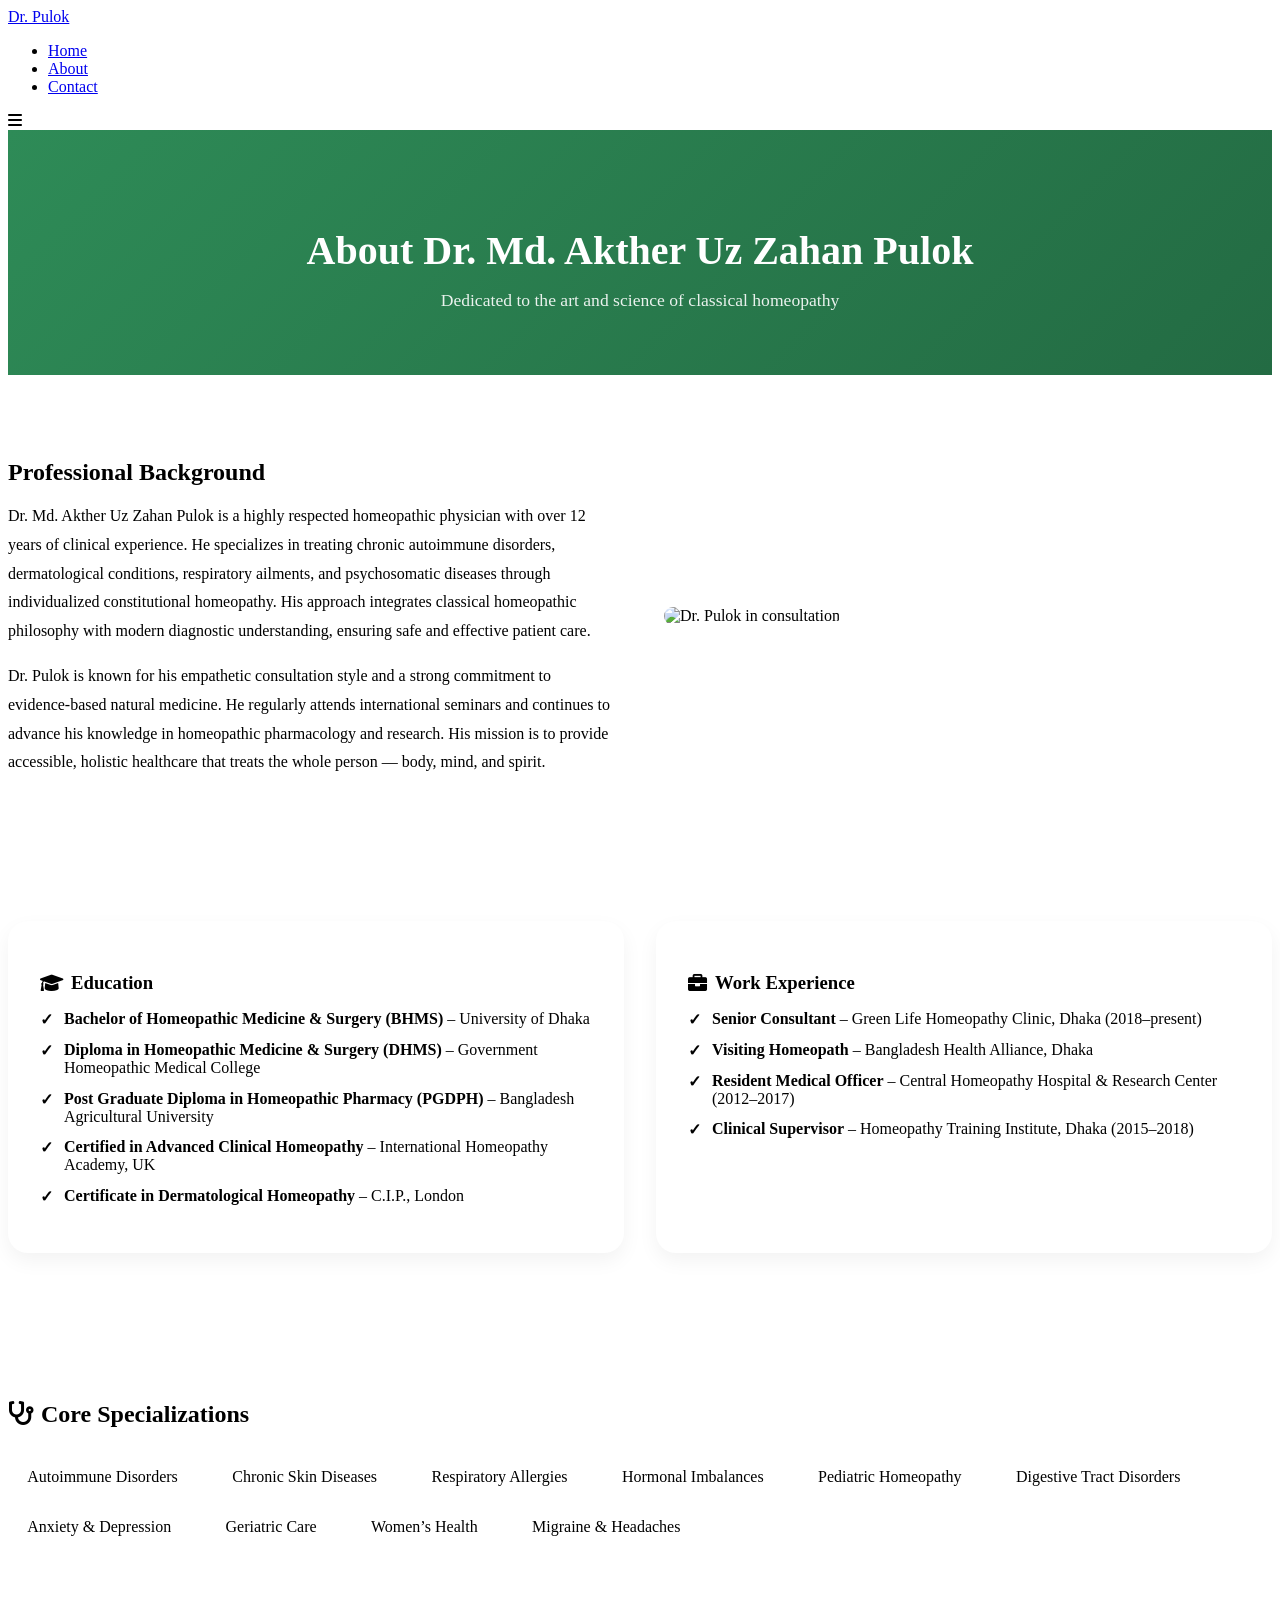
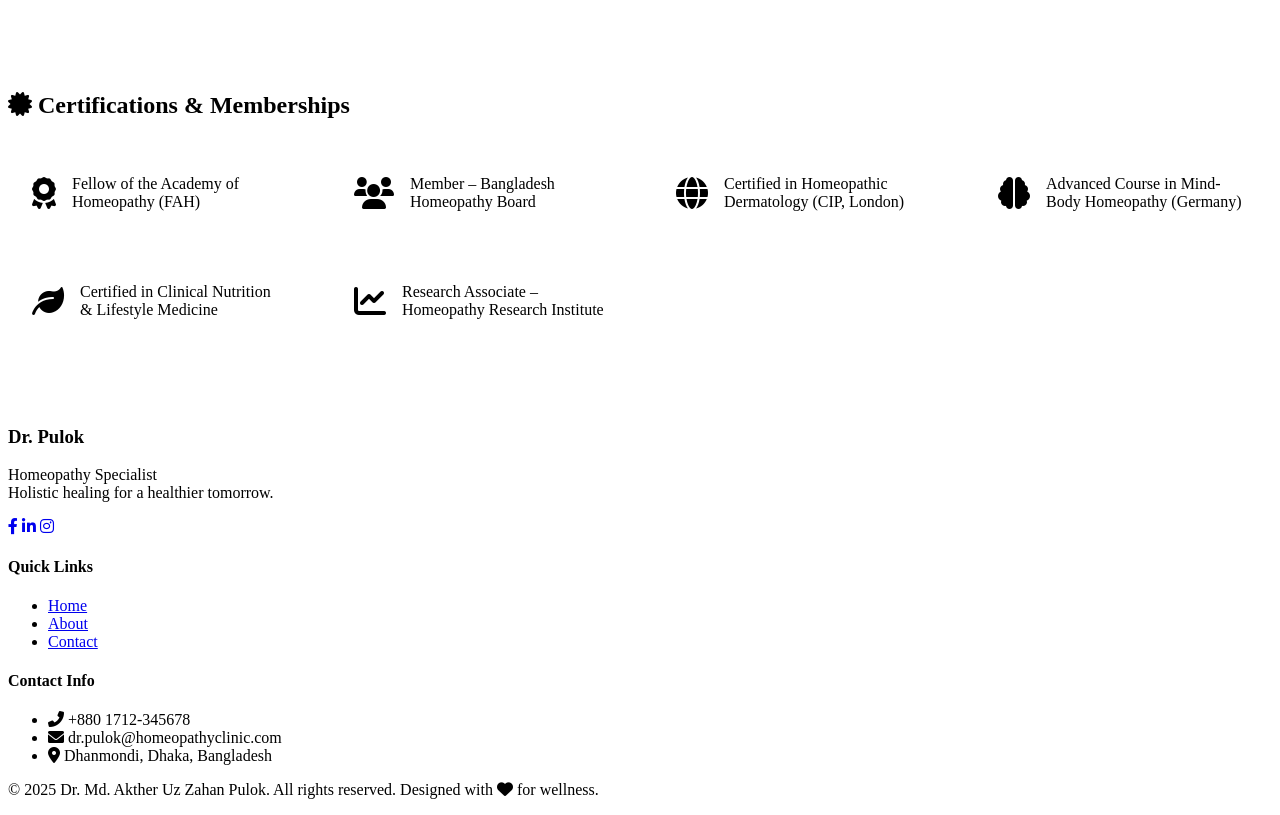
==== about.html @ b190df76 "Add about.html for Dr. Pulok's profile page This file contains the complete HTML structure for the '" ====
<!-- ==================== about.html ==================== -->
<!DOCTYPE html>
<html lang="en">
<head>
    <meta charset="UTF-8">
    <meta name="viewport" content="width=device-width, initial-scale=1.0">
    <meta name="description" content="About Dr. Md. Akther Uz Zahan Pulok - qualifications, experience, and specializations in homeopathy.">
    <title>About Dr. Pulok | Homeopathy Specialist</title>
    <link href="https://fonts.googleapis.com/css2?family=Poppins:wght@300;400;500;600;700;800&display=swap" rel="stylesheet">
    <link rel="stylesheet" href="https://cdnjs.cloudflare.com/ajax/libs/font-awesome/6.0.0-beta3/css/all.min.css">
    <link rel="stylesheet" href="style.css">
    <style>
        .about-hero {
            background: linear-gradient(135deg, #2E8B57 0%, #236B43 100%);
            color: white;
            padding: 4rem 0;
            text-align: center;
        }
        .about-hero h1 { font-size: 2.5rem; margin-bottom: 1rem; }
        .about-hero p { font-size: 1.1rem; opacity: 0.9; max-width: 600px; margin: 0 auto; }
        .bio-section {
            padding: 4rem 0;
        }
        .bio-grid {
            display: grid;
            grid-template-columns: 1fr 1fr;
            gap: 3rem;
            align-items: center;
        }
        .bio-text h2 { color: var(--primary); margin-bottom: 1rem; }
        .bio-text p { margin-bottom: 1rem; line-height: 1.8; color: var(--ink-2); }
        .bio-image img {
            width: 100%;
            border-radius: 24px;
            box-shadow: 0 20px 30px -12px rgba(0,0,0,0.15);
        }
        .qualifications {
            background: var(--gray-light);
            padding: 4rem 0;
        }
        .qual-grid {
            display: grid;
            grid-template-columns: repeat(2, 1fr);
            gap: 2rem;
        }
        .qual-card {
            background: white;
            border-radius: 20px;
            padding: 2rem;
            box-shadow: 0 8px 20px rgba(0,0,0,0.05);
            transition: all 0.3s;
        }
        .qual-card:hover { transform: translateY(-5px); box-shadow: 0 15px 30px rgba(0,0,0,0.1); }
        .qual-card h3 { color: var(--primary); margin-bottom: 1rem; display: flex; align-items: center; gap: 0.5rem; }
        .qual-card ul { list-style: none; padding-left: 0; }
        .qual-card li { margin-bottom: 0.8rem; padding-left: 1.5rem; position: relative; }
        .qual-card li:before { content: "✓"; color: var(--primary); position: absolute; left: 0; font-weight: bold; }
        .specialties {
            padding: 4rem 0;
        }
        .spec-list {
            display: flex;
            flex-wrap: wrap;
            gap: 1rem;
            margin-top: 2rem;
        }
        .spec-tag {
            background: var(--accent);
            color: var(--primary);
            padding: 0.5rem 1.2rem;
            border-radius: 40px;
            font-weight: 500;
            transition: all 0.3s;
        }
        .spec-tag:hover { background: var(--primary); color: white; transform: translateY(-2px); }
        .certifications {
            background: var(--gray-light);
            padding: 4rem 0;
        }
        .cert-grid {
            display: grid;
            grid-template-columns: repeat(auto-fill, minmax(250px, 1fr));
            gap: 1.5rem;
            margin-top: 2rem;
        }
        .cert-item {
            background: white;
            padding: 1.5rem;
            border-radius: 16px;
            display: flex;
            align-items: center;
            gap: 1rem;
            transition: all 0.3s;
        }
        .cert-item i { font-size: 2rem; color: var(--primary); }
        .cert-item p { margin: 0; font-weight: 500; }
        @media (max-width: 768px) {
            .bio-grid, .qual-grid { grid-template-columns: 1fr; }
        }
    </style>
</head>
<body>
    <nav class="navbar sticky-nav">
        <div class="container nav-container">
            <div class="logo"><a href="index.html">Dr. Pulok</a></div>
            <ul class="nav-menu">
                <li><a href="index.html">Home</a></li>
                <li><a href="about.html" class="active">About</a></li>
                <li><a href="contact.html">Contact</a></li>
            </ul>
            <div class="hamburger"><i class="fas fa-bars"></i></div>
        </div>
    </nav>

    <main>
        <section class="about-hero">
            <div class="container">
                <h1>About Dr. Md. Akther Uz Zahan Pulok</h1>
                <p>Dedicated to the art and science of classical homeopathy</p>
            </div>
        </section>

        <section class="bio-section">
            <div class="container bio-grid">
                <div class="bio-text">
                    <h2>Professional Background</h2>
                    <p>Dr. Md. Akther Uz Zahan Pulok is a highly respected homeopathic physician with over 12 years of clinical experience. He specializes in treating chronic autoimmune disorders, dermatological conditions, respiratory ailments, and psychosomatic diseases through individualized constitutional homeopathy. His approach integrates classical homeopathic philosophy with modern diagnostic understanding, ensuring safe and effective patient care.</p>
                    <p>Dr. Pulok is known for his empathetic consultation style and a strong commitment to evidence‑based natural medicine. He regularly attends international seminars and continues to advance his knowledge in homeopathic pharmacology and research. His mission is to provide accessible, holistic healthcare that treats the whole person — body, mind, and spirit.</p>
                </div>
                <div class="bio-image">
                    <img src="assets/images/doctor.jpg" alt="Dr. Pulok in consultation">
                </div>
            </div>
        </section>

        <section class="qualifications">
            <div class="container">
                <div class="qual-grid">
                    <div class="qual-card">
                        <h3><i class="fas fa-graduation-cap"></i> Education</h3>
                        <ul>
                            <li><strong>Bachelor of Homeopathic Medicine & Surgery (BHMS)</strong> – University of Dhaka</li>
                            <li><strong>Diploma in Homeopathic Medicine & Surgery (DHMS)</strong> – Government Homeopathic Medical College</li>
                            <li><strong>Post Graduate Diploma in Homeopathic Pharmacy (PGDPH)</strong> – Bangladesh Agricultural University</li>
                            <li><strong>Certified in Advanced Clinical Homeopathy</strong> – International Homeopathy Academy, UK</li>
                            <li><strong>Certificate in Dermatological Homeopathy</strong> – C.I.P., London</li>
                        </ul>
                    </div>
                    <div class="qual-card">
                        <h3><i class="fas fa-briefcase"></i> Work Experience</h3>
                        <ul>
                            <li><strong>Senior Consultant</strong> – Green Life Homeopathy Clinic, Dhaka (2018–present)</li>
                            <li><strong>Visiting Homeopath</strong> – Bangladesh Health Alliance, Dhaka</li>
                            <li><strong>Resident Medical Officer</strong> – Central Homeopathy Hospital & Research Center (2012–2017)</li>
                            <li><strong>Clinical Supervisor</strong> – Homeopathy Training Institute, Dhaka (2015–2018)</li>
                        </ul>
                    </div>
                </div>
            </div>
        </section>

        <section class="specialties">
            <div class="container">
                <h2><i class="fas fa-stethoscope"></i> Core Specializations</h2>
                <div class="spec-list">
                    <span class="spec-tag">Autoimmune Disorders</span>
                    <span class="spec-tag">Chronic Skin Diseases</span>
                    <span class="spec-tag">Respiratory Allergies</span>
                    <span class="spec-tag">Hormonal Imbalances</span>
                    <span class="spec-tag">Pediatric Homeopathy</span>
                    <span class="spec-tag">Digestive Tract Disorders</span>
                    <span class="spec-tag">Anxiety & Depression</span>
                    <span class="spec-tag">Geriatric Care</span>
                    <span class="spec-tag">Women’s Health</span>
                    <span class="spec-tag">Migraine & Headaches</span>
                </div>
            </div>
        </section>

        <section class="certifications">
            <div class="container">
                <h2><i class="fas fa-certificate"></i> Certifications & Memberships</h2>
                <div class="cert-grid">
                    <div class="cert-item"><i class="fas fa-award"></i><p>Fellow of the Academy of Homeopathy (FAH)</p></div>
                    <div class="cert-item"><i class="fas fa-users"></i><p>Member – Bangladesh Homeopathy Board</p></div>
                    <div class="cert-item"><i class="fas fa-globe"></i><p>Certified in Homeopathic Dermatology (CIP, London)</p></div>
                    <div class="cert-item"><i class="fas fa-brain"></i><p>Advanced Course in Mind-Body Homeopathy (Germany)</p></div>
                    <div class="cert-item"><i class="fas fa-leaf"></i><p>Certified in Clinical Nutrition & Lifestyle Medicine</p></div>
                    <div class="cert-item"><i class="fas fa-chart-line"></i><p>Research Associate – Homeopathy Research Institute</p></div>
                </div>
            </div>
        </section>
    </main>

    <footer>
        <div class="container footer-grid">
            <div class="footer-brand">
                <h3>Dr. Pulok</h3>
                <p>Homeopathy Specialist<br>Holistic healing for a healthier tomorrow.</p>
                <div class="social-links">
                    <a href="#"><i class="fab fa-facebook-f"></i></a>
                    <a href="#"><i class="fab fa-linkedin-in"></i></a>
                    <a href="#"><i class="fab fa-instagram"></i></a>
                </div>
            </div>
            <div class="footer-links">
                <h4>Quick Links</h4>
                <ul>
                    <li><a href="index.html">Home</a></li>
                    <li><a href="about.html">About</a></li>
                    <li><a href="contact.html">Contact</a></li>
                </ul>
            </div>
            <div class="footer-contact">
                <h4>Contact Info</h4>
                <ul>
                    <li><i class="fas fa-phone-alt"></i> +880 1712-345678</li>
                    <li><i class="fas fa-envelope"></i> dr.pulok@homeopathyclinic.com</li>
                    <li><i class="fas fa-map-marker-alt"></i> Dhanmondi, Dhaka, Bangladesh</li>
                </ul>
            </div>
        </div>
        <div class="footer-bottom">
            <p>&copy; 2025 Dr. Md. Akther Uz Zahan Pulok. All rights reserved. Designed with <i class="fas fa-heart"></i> for wellness.</p>
        </div>
    </footer>

    <script src="script.js"></script>
</body>
</html>
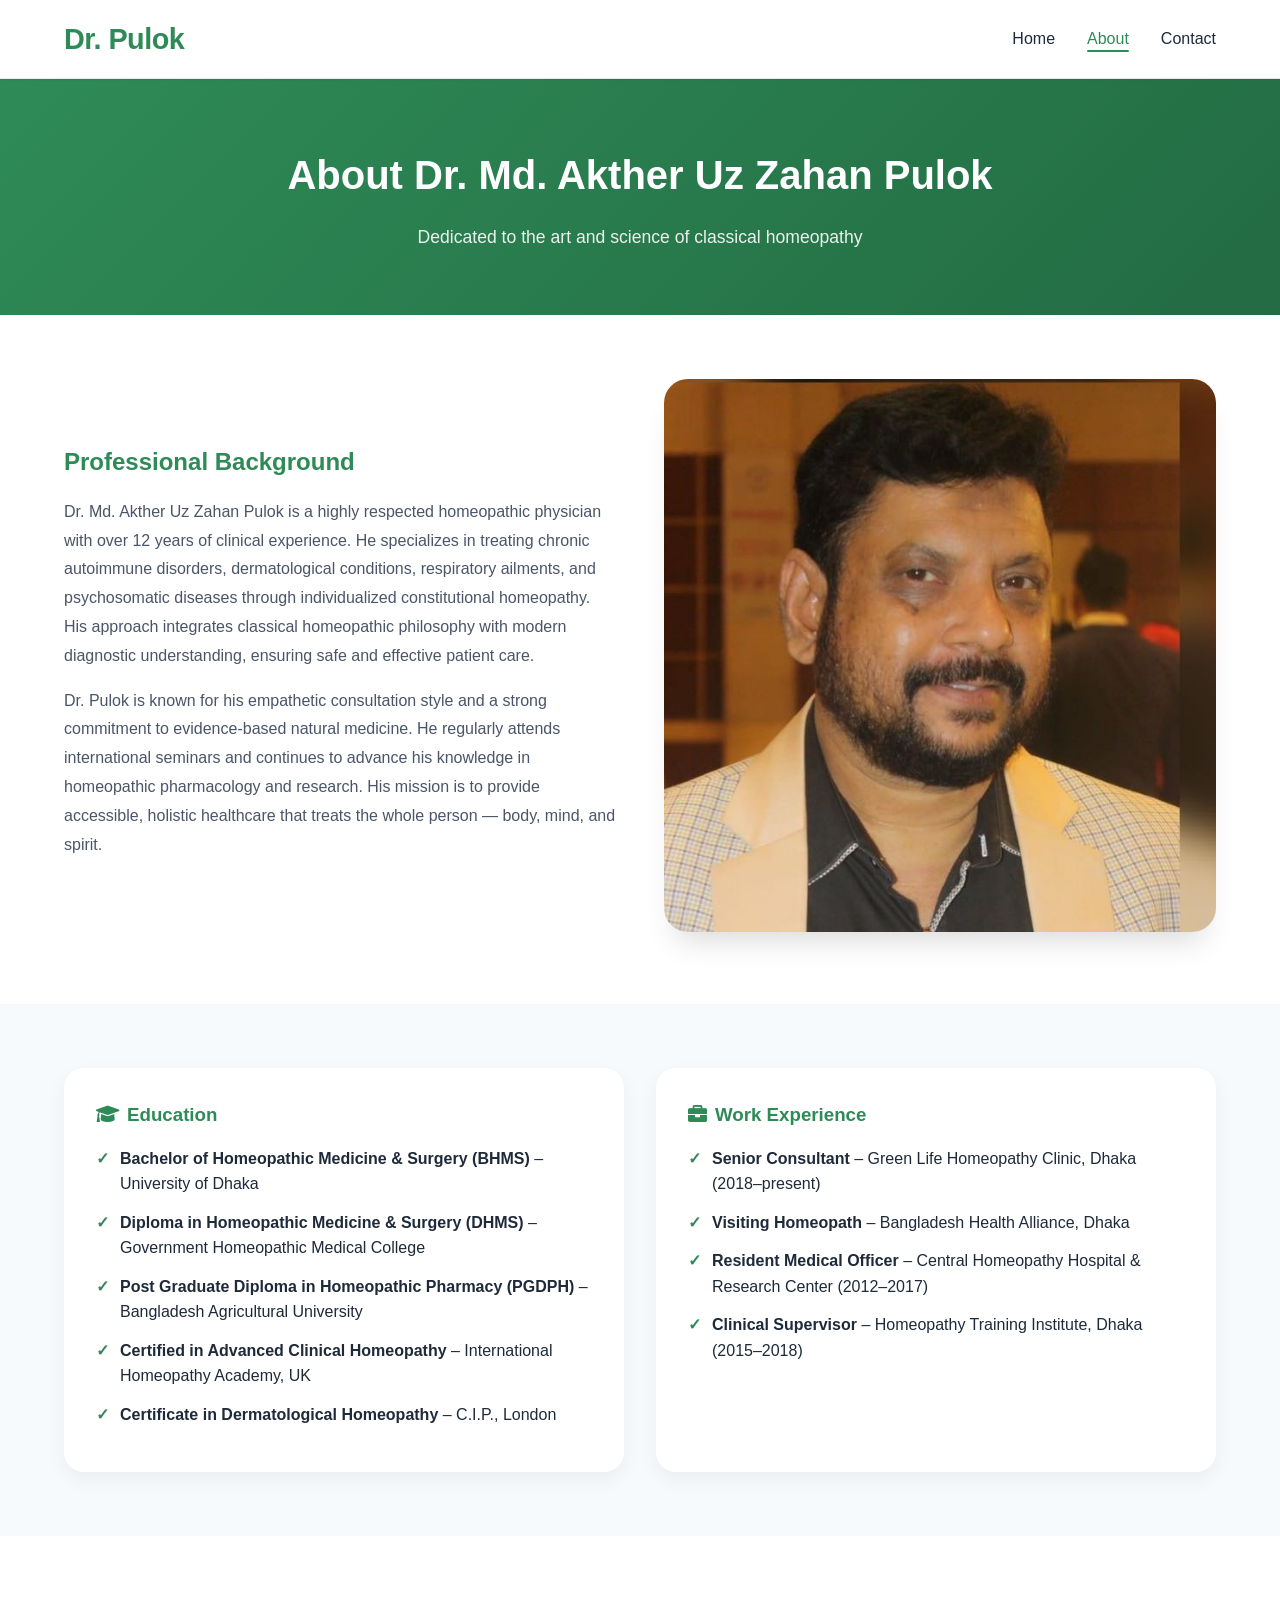
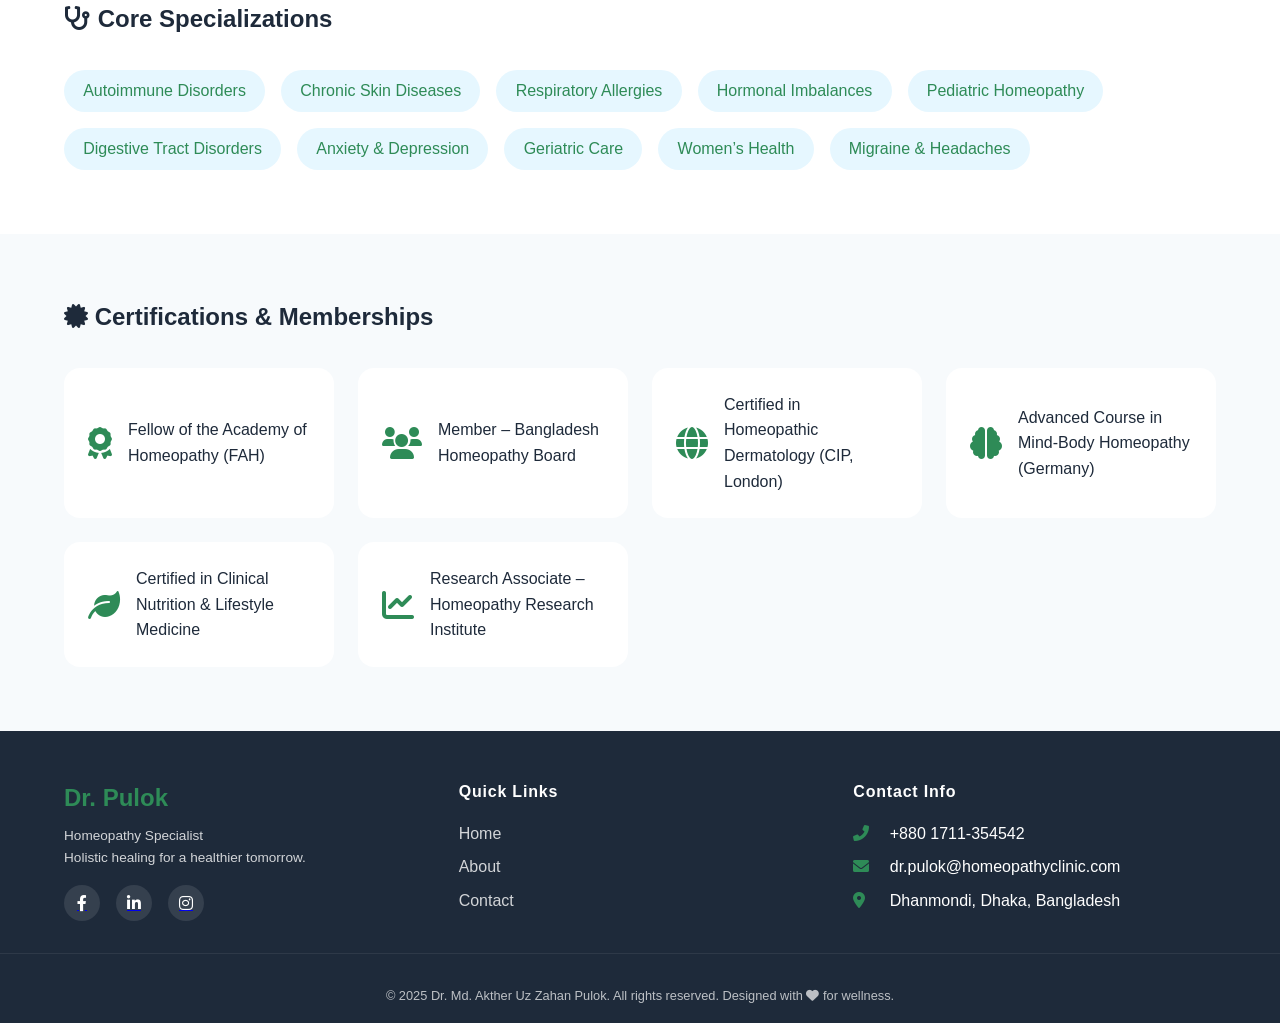
==== commit 7bfcb92b: "Update WhatsApp and contact numbers to +880 1711-354542" ====
--- a/about.html
+++ b/about.html
@@ -214,7 +214,7 @@
             <div class="footer-contact">
                 <h4>Contact Info</h4>
                 <ul>
-                    <li><i class="fas fa-phone-alt"></i> +880 1712-345678</li>
+                    <li><i class="fas fa-phone-alt"></i> +880 1711-354542</li>
                     <li><i class="fas fa-envelope"></i> dr.pulok@homeopathyclinic.com</li>
                     <li><i class="fas fa-map-marker-alt"></i> Dhanmondi, Dhaka, Bangladesh</li>
                 </ul>
--- a/style.css
+++ b/style.css
@@ -0,0 +1,616 @@
+/* ==================== style.css ==================== */
+:root {
+    --primary: #2E8B57;
+    --primary-dark: #236B43;
+    --primary-light: #3CA06F;
+    --secondary: #FFFFFF;
+    --accent: #E6F7FF;
+    --dark: #1E2A3A;
+    --ink: #1E2A3A;
+    --ink-2: #4A5568;
+    --ink-3: #718096;
+    --gray-light: #F7FAFC;
+    --gray: #CBD5E0;
+    --border: #E2E8F0;
+    --shadow-sm: 0 1px 2px 0 rgba(0,0,0,0.05);
+    --shadow-md: 0 4px 6px -1px rgba(0,0,0,0.1), 0 2px 4px -1px rgba(0,0,0,0.06);
+    --shadow-lg: 0 10px 15px -3px rgba(0,0,0,0.1), 0 4px 6px -2px rgba(0,0,0,0.05);
+    --radius: 12px;
+    --radius-sm: 8px;
+    --transition: all 0.3s cubic-bezier(0.2, 0.9, 0.4, 1.1);
+}
+
+* {
+    margin: 0;
+    padding: 0;
+    box-sizing: border-box;
+}
+
+body {
+    font-family: 'Poppins', sans-serif;
+    color: var(--dark);
+    background: var(--secondary);
+    line-height: 1.6;
+    overflow-x: hidden;
+}
+
+.container {
+    width: 90%;
+    max-width: 1200px;
+    margin: 0 auto;
+}
+
+/* Animations */
+@keyframes fadeUp {
+    from { opacity: 0; transform: translateY(20px); }
+    to { opacity: 1; transform: translateY(0); }
+}
+
+@keyframes slideIn {
+    from { opacity: 0; transform: translateX(-20px); }
+    to { opacity: 1; transform: translateX(0); }
+}
+
+@keyframes pulse {
+    0% { transform: scale(1); opacity: 1; }
+    50% { transform: scale(1.05); opacity: 0.8; }
+    100% { transform: scale(1); opacity: 1; }
+}
+
+/* Navbar */
+.navbar {
+    background: rgba(255,255,255,0.98);
+    backdrop-filter: blur(8px);
+    box-shadow: var(--shadow-sm);
+    position: sticky;
+    top: 0;
+    z-index: 1000;
+    padding: 1rem 0;
+    border-bottom: 1px solid var(--border);
+}
+
+.nav-container {
+    display: flex;
+    justify-content: space-between;
+    align-items: center;
+}
+
+.logo a {
+    font-size: 1.8rem;
+    font-weight: 800;
+    color: var(--primary);
+    text-decoration: none;
+    letter-spacing: -0.5px;
+}
+
+.nav-menu {
+    display: flex;
+    gap: 2rem;
+    list-style: none;
+}
+
+.nav-menu a {
+    text-decoration: none;
+    font-weight: 500;
+    color: var(--dark);
+    transition: var(--transition);
+    position: relative;
+}
+
+.nav-menu a:hover, .nav-menu a.active {
+    color: var(--primary);
+}
+
+.nav-menu a.active::after {
+    content: '';
+    position: absolute;
+    bottom: -5px;
+    left: 0;
+    width: 100%;
+    height: 2px;
+    background: var(--primary);
+    border-radius: 2px;
+}
+
+.hamburger {
+    display: none;
+    font-size: 1.5rem;
+    cursor: pointer;
+}
+
+/* Buttons */
+.btn {
+    display: inline-flex;
+    align-items: center;
+    gap: 0.5rem;
+    padding: 0.8rem 1.8rem;
+    border-radius: 40px;
+    font-weight: 600;
+    text-decoration: none;
+    transition: var(--transition);
+}
+
+.btn-primary {
+    background: var(--primary);
+    color: white;
+    border: 2px solid var(--primary);
+}
+
+.btn-primary:hover {
+    background: var(--primary-dark);
+    transform: translateY(-3px);
+    box-shadow: 0 8px 20px rgba(46,139,87,0.3);
+}
+
+.btn-outline {
+    border: 2px solid var(--primary);
+    color: var(--primary);
+    background: transparent;
+}
+
+.btn-outline:hover {
+    background: var(--primary);
+    color: white;
+    transform: translateY(-3px);
+}
+
+/* Hero Section */
+.hero {
+    padding: 4rem 0;
+    background: linear-gradient(135deg, #F9F8F6 0%, white 100%);
+    position: relative;
+    overflow: hidden;
+}
+
+.hero-grid {
+    display: flex;
+    align-items: center;
+    gap: 3rem;
+    flex-wrap: wrap;
+}
+
+.hero-content {
+    flex: 1;
+    animation: fadeUp 0.8s ease;
+}
+
+.hero-badge {
+    display: inline-flex;
+    align-items: center;
+    gap: 0.5rem;
+    background: var(--accent);
+    color: var(--primary);
+    padding: 0.4rem 1rem;
+    border-radius: 40px;
+    font-size: 0.8rem;
+    font-weight: 600;
+    margin-bottom: 1rem;
+}
+
+.hero-content h1 {
+    font-size: 2.8rem;
+    line-height: 1.2;
+    color: var(--dark);
+    margin-bottom: 0.5rem;
+}
+
+.tagline {
+    font-size: 1.2rem;
+    font-weight: 500;
+    color: var(--primary);
+    margin-bottom: 1rem;
+}
+
+.hero-desc {
+    font-size: 1rem;
+    color: var(--ink-2);
+    margin-bottom: 1.8rem;
+    line-height: 1.7;
+}
+
+.hero-buttons {
+    display: flex;
+    gap: 1rem;
+    flex-wrap: wrap;
+}
+
+.hero-stats {
+    display: flex;
+    gap: 2rem;
+    margin-top: 2rem;
+    padding-top: 1rem;
+    border-top: 1px solid var(--border);
+}
+
+.stat {
+    text-align: left;
+}
+
+.stat-number {
+    font-size: 1.8rem;
+    font-weight: 800;
+    color: var(--primary);
+    display: block;
+    line-height: 1;
+}
+
+.stat-label {
+    font-size: 0.8rem;
+    color: var(--ink-3);
+    text-transform: uppercase;
+    letter-spacing: 0.05em;
+}
+
+.hero-image {
+    flex: 1;
+    text-align: center;
+}
+
+.image-wrapper {
+    position: relative;
+    display: inline-block;
+}
+
+.hero-image img {
+    max-width: 100%;
+    width: 320px;
+    border-radius: 30px;
+    box-shadow: var(--shadow-lg);
+    transition: var(--transition);
+}
+
+.image-wrapper:hover img {
+    transform: scale(1.02);
+}
+
+.floating-badge {
+    position: absolute;
+    bottom: -15px;
+    right: -15px;
+    background: white;
+    padding: 0.5rem 1rem;
+    border-radius: 40px;
+    font-size: 0.8rem;
+    font-weight: 600;
+    color: var(--primary);
+    box-shadow: var(--shadow-md);
+    display: flex;
+    align-items: center;
+    gap: 0.3rem;
+    animation: pulse 2s infinite;
+}
+
+/* Quick Info Cards */
+.quick-info {
+    padding: 3rem 0;
+    background: white;
+}
+
+.cards-grid {
+    display: flex;
+    gap: 2rem;
+    flex-wrap: wrap;
+    justify-content: center;
+}
+
+.info-card {
+    background: var(--gray-light);
+    padding: 2rem;
+    border-radius: 20px;
+    text-align: center;
+    flex: 1;
+    min-width: 200px;
+    transition: var(--transition);
+    border: 1px solid var(--border);
+}
+
+.info-card:hover {
+    transform: translateY(-8px);
+    box-shadow: var(--shadow-lg);
+    border-color: var(--primary-light);
+}
+
+.card-icon i {
+    font-size: 2.5rem;
+    color: var(--primary);
+    margin-bottom: 1rem;
+}
+
+.info-card h3 {
+    margin-bottom: 0.5rem;
+    font-size: 1.2rem;
+}
+
+.info-card p {
+    color: var(--ink-2);
+    font-size: 0.9rem;
+}
+
+/* Services Section */
+.services {
+    padding: 4rem 0;
+    background: var(--gray-light);
+}
+
+.section-header {
+    text-align: center;
+    margin-bottom: 3rem;
+}
+
+.section-eyebrow {
+    display: inline-flex;
+    align-items: center;
+    gap: 0.5rem;
+    font-size: 0.8rem;
+    font-weight: 600;
+    text-transform: uppercase;
+    letter-spacing: 0.1em;
+    color: var(--primary);
+    margin-bottom: 0.5rem;
+}
+
+.section-header h2 {
+    font-size: 2rem;
+    margin-bottom: 0.5rem;
+    color: var(--dark);
+}
+
+.section-header p {
+    color: var(--ink-2);
+    max-width: 600px;
+    margin: 0 auto;
+}
+
+.services-grid {
+    display: grid;
+    grid-template-columns: repeat(auto-fit, minmax(280px, 1fr));
+    gap: 2rem;
+}
+
+.service-card {
+    background: white;
+    padding: 2rem;
+    border-radius: 20px;
+    text-align: center;
+    transition: var(--transition);
+    border: 1px solid var(--border);
+}
+
+.service-card:hover {
+    transform: translateY(-8px);
+    box-shadow: var(--shadow-lg);
+    border-color: var(--primary-light);
+}
+
+.service-card i {
+    font-size: 2.5rem;
+    color: var(--primary);
+    margin-bottom: 1rem;
+}
+
+.service-card h3 {
+    margin-bottom: 0.5rem;
+}
+
+.service-card p {
+    color: var(--ink-2);
+    margin-bottom: 1rem;
+}
+
+.service-tag {
+    display: inline-block;
+    background: var(--accent);
+    color: var(--primary);
+    font-size: 0.7rem;
+    font-weight: 600;
+    padding: 0.2rem 0.8rem;
+    border-radius: 20px;
+}
+
+/* Testimonials */
+.testimonials {
+    padding: 4rem 0;
+    background: white;
+}
+
+.testimonials-grid {
+    display: grid;
+    grid-template-columns: repeat(auto-fit, minmax(300px, 1fr));
+    gap: 2rem;
+    margin-top: 2rem;
+}
+
+.testimonial-card {
+    background: var(--gray-light);
+    padding: 2rem;
+    border-radius: 24px;
+    position: relative;
+    transition: var(--transition);
+    border: 1px solid var(--border);
+}
+
+.testimonial-card:hover {
+    transform: translateY(-5px);
+    box-shadow: var(--shadow-lg);
+}
+
+.quote-icon {
+    position: absolute;
+    top: 20px;
+    right: 20px;
+    font-size: 2rem;
+    color: var(--primary-light);
+    opacity: 0.3;
+}
+
+.testimonial-text {
+    font-style: italic;
+    margin-bottom: 1.5rem;
+    color: var(--ink-2);
+}
+
+.testimonial-author {
+    display: flex;
+    align-items: center;
+    gap: 1rem;
+}
+
+.author-avatar {
+    width: 48px;
+    height: 48px;
+    background: var(--primary);
+    border-radius: 50%;
+    display: flex;
+    align-items: center;
+    justify-content: center;
+    color: white;
+    font-weight: 700;
+    font-size: 1.2rem;
+}
+
+.author-info h4 {
+    margin-bottom: 0.2rem;
+}
+
+.author-info p {
+    font-size: 0.8rem;
+    color: var(--ink-3);
+}
+
+/* Footer */
+footer {
+    background: var(--dark);
+    color: white;
+    padding: 3rem 0 1rem;
+}
+
+.footer-grid {
+    display: grid;
+    grid-template-columns: repeat(auto-fit, minmax(200px, 1fr));
+    gap: 2rem;
+    margin-bottom: 2rem;
+}
+
+.footer-brand h3 {
+    font-size: 1.5rem;
+    margin-bottom: 0.5rem;
+    color: var(--primary);
+}
+
+.footer-brand p {
+    font-size: 0.85rem;
+    opacity: 0.8;
+    margin-bottom: 1rem;
+}
+
+.social-links {
+    display: flex;
+    gap: 1rem;
+}
+
+.social-links a {
+    display: inline-flex;
+    align-items: center;
+    justify-content: center;
+    width: 36px;
+    height: 36px;
+    background: rgba(255,255,255,0.1);
+    border-radius: 50%;
+    transition: var(--transition);
+}
+
+.social-links a:hover {
+    background: var(--primary);
+    transform: translateY(-3px);
+}
+
+.social-links i {
+    color: white;
+    font-size: 1rem;
+}
+
+.footer-links h4, .footer-contact h4 {
+    margin-bottom: 1rem;
+    font-size: 1rem;
+    letter-spacing: 0.05em;
+}
+
+.footer-links ul, .footer-contact ul {
+    list-style: none;
+    padding: 0;
+}
+
+.footer-links li, .footer-contact li {
+    margin-bottom: 0.5rem;
+}
+
+.footer-links a {
+    color: rgba(255,255,255,0.8);
+    text-decoration: none;
+    transition: var(--transition);
+}
+
+.footer-links a:hover {
+    color: var(--primary);
+    padding-left: 5px;
+}
+
+.footer-contact li i {
+    width: 24px;
+    margin-right: 8px;
+    color: var(--primary);
+}
+
+.footer-bottom {
+    text-align: center;
+    padding-top: 2rem;
+    border-top: 1px solid rgba(255,255,255,0.1);
+    font-size: 0.8rem;
+    opacity: 0.7;
+}
+
+/* Responsive */
+@media (max-width: 768px) {
+    .nav-menu {
+        position: fixed;
+        left: -100%;
+        top: 70px;
+        flex-direction: column;
+        background: white;
+        width: 100%;
+        text-align: center;
+        transition: 0.3s;
+        box-shadow: 0 10px 20px rgba(0,0,0,0.1);
+        padding: 2rem 0;
+        gap: 1.5rem;
+    }
+    .nav-menu.active {
+        left: 0;
+    }
+    .hamburger {
+        display: block;
+    }
+    .hero-grid {
+        flex-direction: column-reverse;
+        text-align: center;
+    }
+    .hero-buttons {
+        justify-content: center;
+    }
+    .hero-stats {
+        justify-content: center;
+    }
+    .cards-grid, .services-grid, .testimonials-grid {
+        grid-template-columns: 1fr;
+    }
+    .hero-content h1 {
+        font-size: 2rem;
+    }
+    .footer-grid {
+        grid-template-columns: 1fr;
+        text-align: center;
+    }
+    .social-links {
+        justify-content: center;
+    }
+}
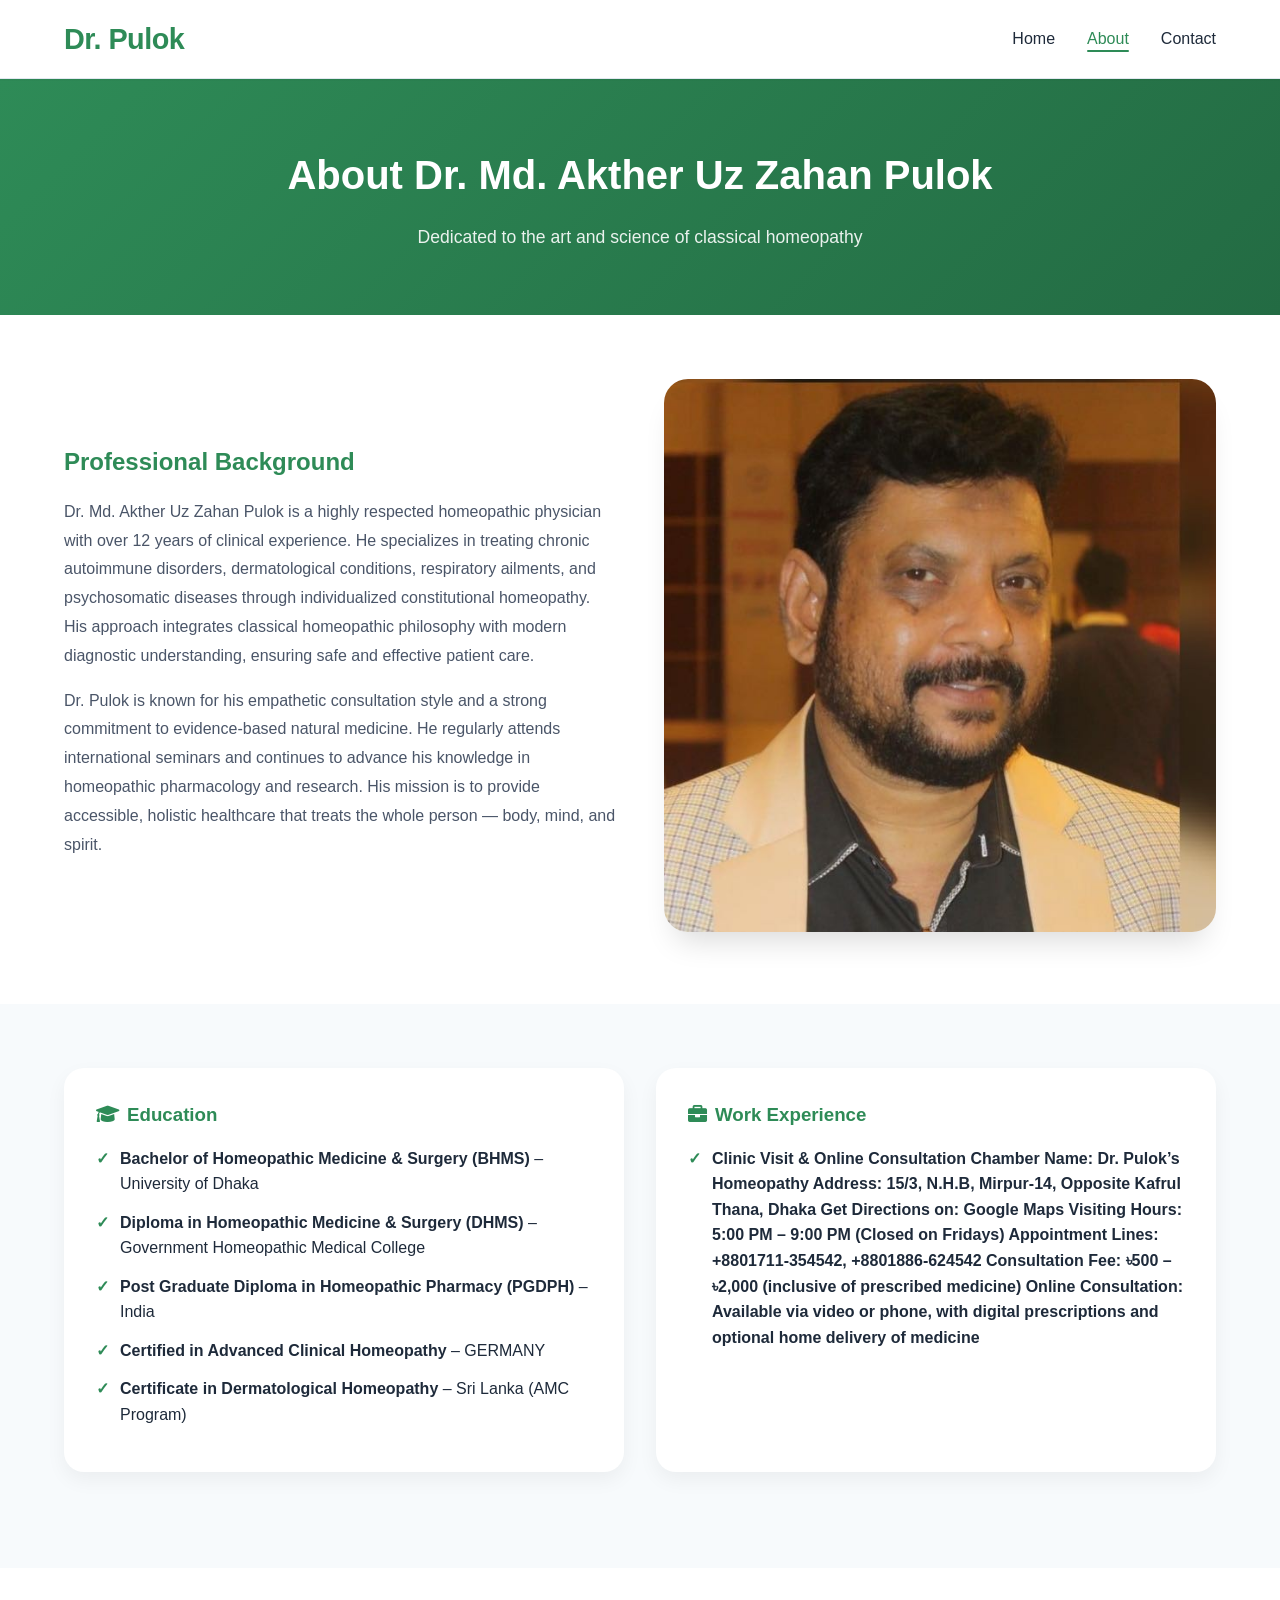
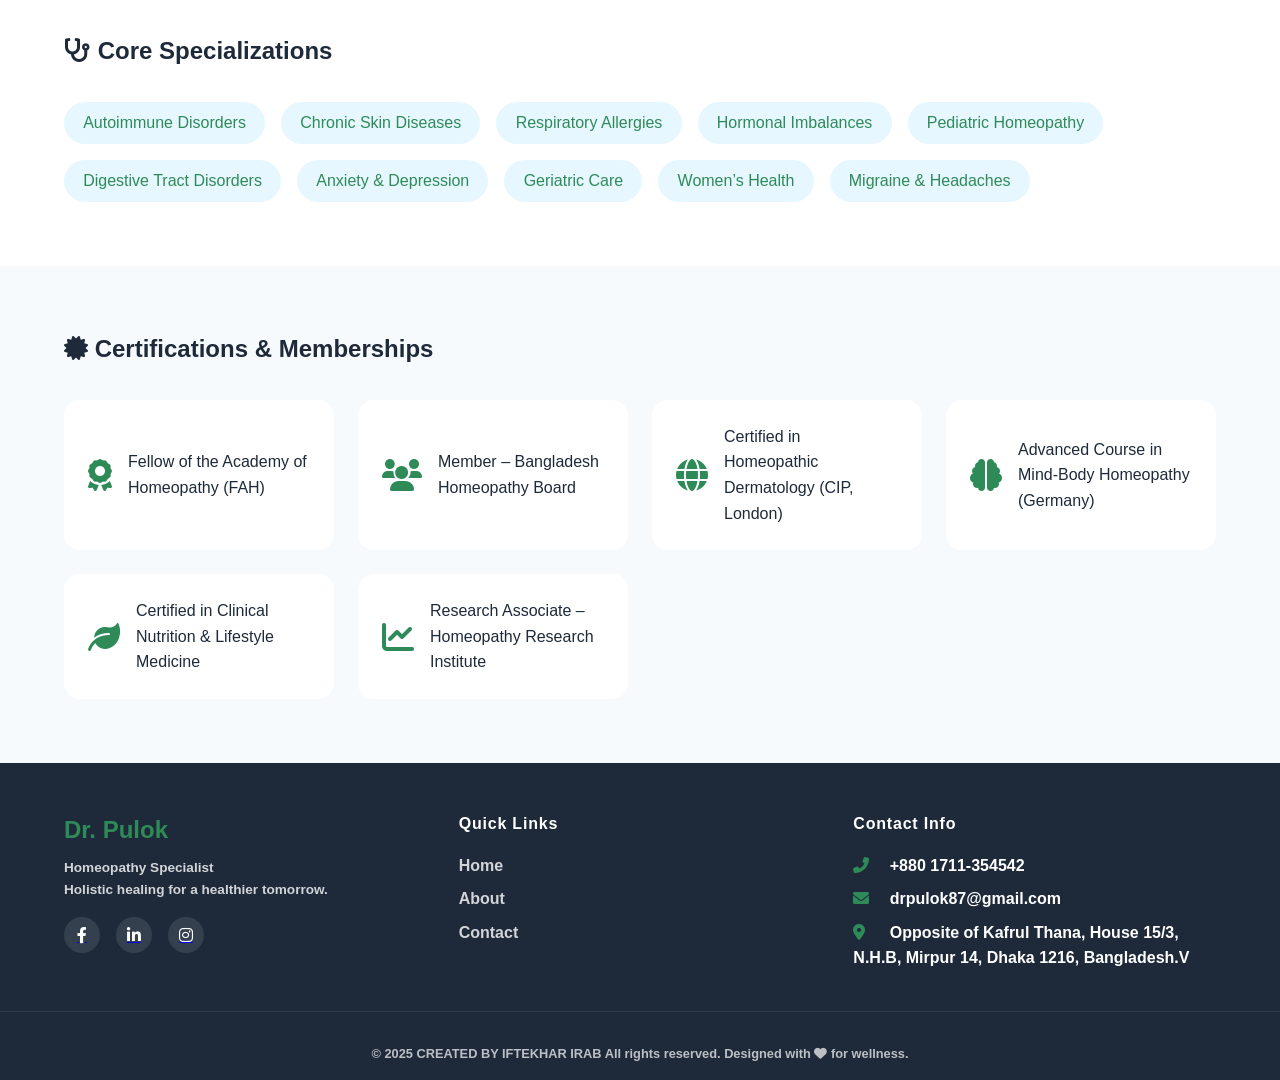
==== commit 840c4214: "Update education and contact information" ====
--- a/about.html
+++ b/about.html
@@ -141,18 +141,22 @@
                         <ul>
                             <li><strong>Bachelor of Homeopathic Medicine & Surgery (BHMS)</strong> – University of Dhaka</li>
                             <li><strong>Diploma in Homeopathic Medicine & Surgery (DHMS)</strong> – Government Homeopathic Medical College</li>
-                            <li><strong>Post Graduate Diploma in Homeopathic Pharmacy (PGDPH)</strong> – Bangladesh Agricultural University</li>
-                            <li><strong>Certified in Advanced Clinical Homeopathy</strong> – International Homeopathy Academy, UK</li>
-                            <li><strong>Certificate in Dermatological Homeopathy</strong> – C.I.P., London</li>
+                            <li><strong>Post Graduate Diploma in Homeopathic Pharmacy (PGDPH)</strong> – India</li>
+                            <li><strong>Certified in Advanced Clinical Homeopathy</strong> – GERMANY</li>
+                            <li><strong>Certificate in Dermatological Homeopathy</strong> – Sri Lanka (AMC Program)</li>
                         </ul>
                     </div>
                     <div class="qual-card">
                         <h3><i class="fas fa-briefcase"></i> Work Experience</h3>
                         <ul>
-                            <li><strong>Senior Consultant</strong> – Green Life Homeopathy Clinic, Dhaka (2018–present)</li>
-                            <li><strong>Visiting Homeopath</strong> – Bangladesh Health Alliance, Dhaka</li>
-                            <li><strong>Resident Medical Officer</strong> – Central Homeopathy Hospital & Research Center (2012–2017)</li>
-                            <li><strong>Clinical Supervisor</strong> – Homeopathy Training Institute, Dhaka (2015–2018)</li>
+                            <li><strong>Clinic Visit & Online Consultation
+Chamber Name: Dr. Pulok’s Homeopathy
+Address: 15/3, N.H.B, Mirpur-14, Opposite Kafrul Thana, Dhaka
+Get Directions on: Google Maps
+Visiting Hours: 5:00 PM – 9:00 PM (Closed on Fridays)
+Appointment Lines: +8801711-354542, +8801886-624542
+Consultation Fee: ৳500 – ৳2,000 (inclusive of prescribed medicine)
+Online Consultation: Available via video or phone, with digital prescriptions and optional home delivery of medicine</li>
                         </ul>
                     </div>
                 </div>
@@ -215,13 +219,13 @@
                 <h4>Contact Info</h4>
                 <ul>
                     <li><i class="fas fa-phone-alt"></i> +880 1711-354542</li>
-                    <li><i class="fas fa-envelope"></i> dr.pulok@homeopathyclinic.com</li>
-                    <li><i class="fas fa-map-marker-alt"></i> Dhanmondi, Dhaka, Bangladesh</li>
+                    <li><i class="fas fa-envelope"></i>  drpulok87@gmail.com </li>
+                    <li><i class="fas fa-map-marker-alt"></i> Opposite of Kafrul Thana, House 15/3, N.H.B, Mirpur 14, Dhaka 1216, Bangladesh.V</li>
                 </ul>
             </div>
         </div>
         <div class="footer-bottom">
-            <p>&copy; 2025 Dr. Md. Akther Uz Zahan Pulok. All rights reserved. Designed with <i class="fas fa-heart"></i> for wellness.</p>
+            <p>&copy; 2025 CREATED BY IFTEKHAR IRAB All rights reserved. Designed with <i class="fas fa-heart"></i> for wellness.</p>
         </div>
     </footer>
 
